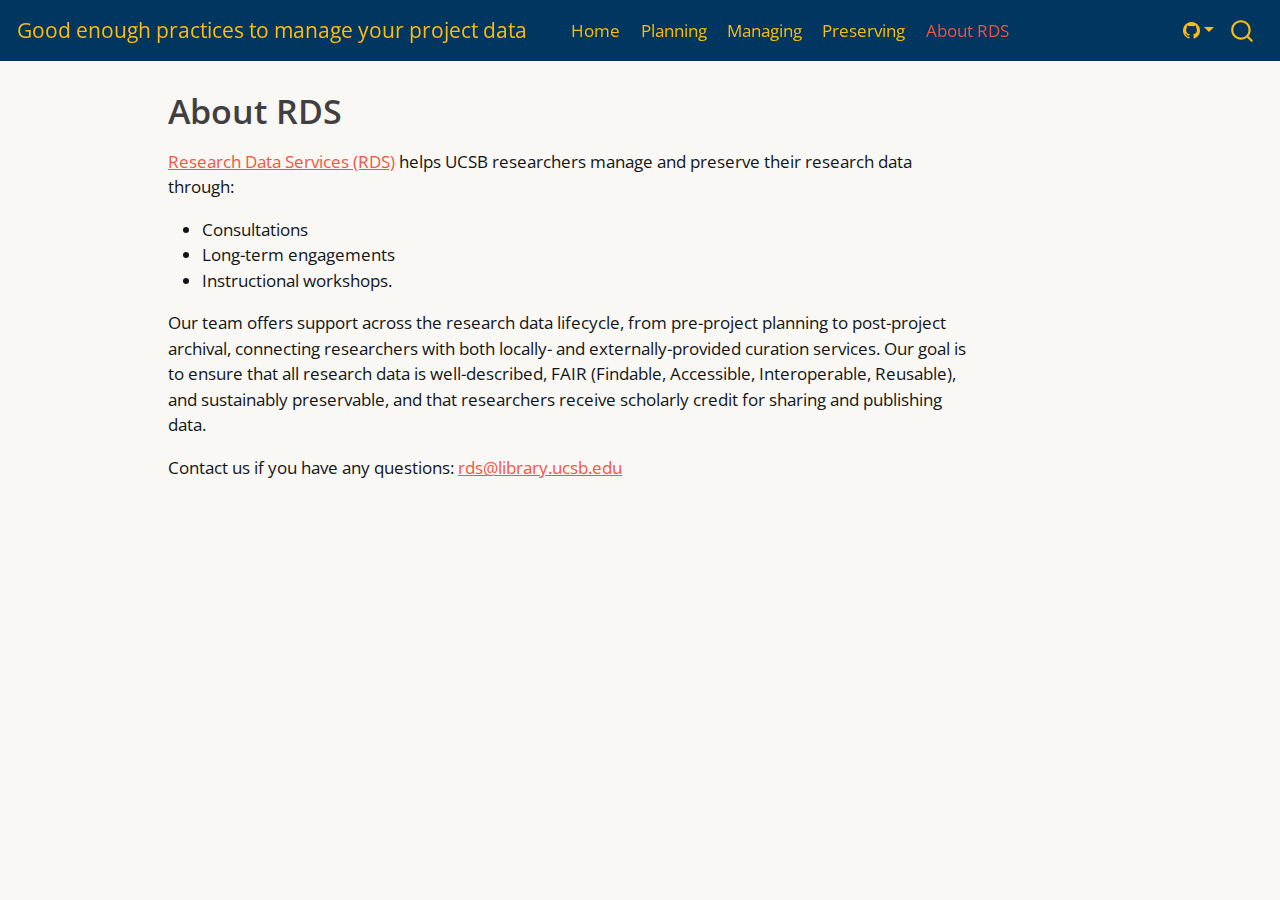
==== about.html @ 179673f1 "Built site for gh-pages" ====
<!DOCTYPE html>
<html xmlns="http://www.w3.org/1999/xhtml" lang="en" xml:lang="en"><head>

<meta charset="utf-8">
<meta name="generator" content="quarto-1.3.433">

<meta name="viewport" content="width=device-width, initial-scale=1.0, user-scalable=yes">


<title>Good enough practices to manage your project data - About RDS</title>
<style>
code{white-space: pre-wrap;}
span.smallcaps{font-variant: small-caps;}
div.columns{display: flex; gap: min(4vw, 1.5em);}
div.column{flex: auto; overflow-x: auto;}
div.hanging-indent{margin-left: 1.5em; text-indent: -1.5em;}
ul.task-list{list-style: none;}
ul.task-list li input[type="checkbox"] {
  width: 0.8em;
  margin: 0 0.8em 0.2em -1em; /* quarto-specific, see https://github.com/quarto-dev/quarto-cli/issues/4556 */ 
  vertical-align: middle;
}
</style>


<script src="site_libs/quarto-nav/quarto-nav.js"></script>
<script src="site_libs/quarto-nav/headroom.min.js"></script>
<script src="site_libs/clipboard/clipboard.min.js"></script>
<script src="site_libs/quarto-search/autocomplete.umd.js"></script>
<script src="site_libs/quarto-search/fuse.min.js"></script>
<script src="site_libs/quarto-search/quarto-search.js"></script>
<meta name="quarto:offset" content="./">
<script src="site_libs/quarto-html/quarto.js"></script>
<script src="site_libs/quarto-html/popper.min.js"></script>
<script src="site_libs/quarto-html/tippy.umd.min.js"></script>
<script src="site_libs/quarto-html/anchor.min.js"></script>
<link href="site_libs/quarto-html/tippy.css" rel="stylesheet">
<link href="site_libs/quarto-html/quarto-syntax-highlighting.css" rel="stylesheet" id="quarto-text-highlighting-styles">
<script src="site_libs/bootstrap/bootstrap.min.js"></script>
<link href="site_libs/bootstrap/bootstrap-icons.css" rel="stylesheet">
<link href="site_libs/bootstrap/bootstrap.min.css" rel="stylesheet" id="quarto-bootstrap" data-mode="light">
<script id="quarto-search-options" type="application/json">{
  "location": "navbar",
  "copy-button": false,
  "collapse-after": 3,
  "panel-placement": "end",
  "type": "overlay",
  "limit": 20,
  "language": {
    "search-no-results-text": "No results",
    "search-matching-documents-text": "matching documents",
    "search-copy-link-title": "Copy link to search",
    "search-hide-matches-text": "Hide additional matches",
    "search-more-match-text": "more match in this document",
    "search-more-matches-text": "more matches in this document",
    "search-clear-button-title": "Clear",
    "search-detached-cancel-button-title": "Cancel",
    "search-submit-button-title": "Submit",
    "search-label": "Search"
  }
}</script>


<link rel="stylesheet" href="styles.css">
</head>

<body class="nav-fixed">

<div id="quarto-search-results"></div>
  <header id="quarto-header" class="headroom fixed-top">
    <nav class="navbar navbar-expand-lg navbar-dark ">
      <div class="navbar-container container-fluid">
      <div class="navbar-brand-container">
    <a class="navbar-brand" href="./index.html">
    <span class="navbar-title">Good enough practices to manage your project data</span>
    </a>
  </div>
            <div id="quarto-search" class="" title="Search"></div>
          <button class="navbar-toggler" type="button" data-bs-toggle="collapse" data-bs-target="#navbarCollapse" aria-controls="navbarCollapse" aria-expanded="false" aria-label="Toggle navigation" onclick="if (window.quartoToggleHeadroom) { window.quartoToggleHeadroom(); }">
  <span class="navbar-toggler-icon"></span>
</button>
          <div class="collapse navbar-collapse" id="navbarCollapse">
            <ul class="navbar-nav navbar-nav-scroll me-auto">
  <li class="nav-item">
    <a class="nav-link" href="./index.html" rel="" target="">
 <span class="menu-text">Home</span></a>
  </li>  
  <li class="nav-item">
    <a class="nav-link" href="./dmp.qmd" rel="" target="">
 <span class="menu-text">Planning</span></a>
  </li>  
  <li class="nav-item">
    <a class="nav-link" href="./manage.html" rel="" target="">
 <span class="menu-text">Managing</span></a>
  </li>  
  <li class="nav-item">
    <a class="nav-link" href="./preserve.html" rel="" target="">
 <span class="menu-text">Preserving</span></a>
  </li>  
  <li class="nav-item">
    <a class="nav-link active" href="./about.html" rel="" target="" aria-current="page">
 <span class="menu-text">About RDS</span></a>
  </li>  
</ul>
            <div class="quarto-navbar-tools ms-auto">
    <div class="dropdown">
      <a href="" title="" id="quarto-navigation-tool-dropdown-0" class="quarto-navigation-tool dropdown-toggle px-1" data-bs-toggle="dropdown" aria-expanded="false" aria-label=""><i class="bi bi-github"></i></a>
      <ul class="dropdown-menu dropdown-menu-end" aria-labelledby="quarto-navigation-tool-dropdown-0">
          <li>
            <a class="dropdown-item quarto-navbar-tools ms-auto-item" href="https://github.com/UCSB-Library-Research-Data-Services/project-data-management">
            Website Code
            </a>
          </li>
          <li>
            <a class="dropdown-item quarto-navbar-tools ms-auto-item" href="https://github.com/UCSB-Library-Research-Data-Services/project-data-management/issues">
            Report an issue
            </a>
          </li>
      </ul>
    </div>
</div>
          </div> <!-- /navcollapse -->
      </div> <!-- /container-fluid -->
    </nav>
</header>
<!-- content -->
<div id="quarto-content" class="quarto-container page-columns page-rows-contents page-layout-article page-navbar">
<!-- sidebar -->
<!-- margin-sidebar -->
    <div id="quarto-margin-sidebar" class="sidebar margin-sidebar">
        
    </div>
<!-- main -->
<main class="content" id="quarto-document-content">

<header id="title-block-header" class="quarto-title-block default">
<div class="quarto-title">
<h1 class="title">About RDS</h1>
</div>



<div class="quarto-title-meta">

    
  
    
  </div>
  

</header>

<p><a href="https://www.library.ucsb.edu/research-data-services">Research Data Services (RDS)</a> helps UCSB researchers manage and preserve their research data through:</p>
<ul>
<li>Consultations</li>
<li>Long-term engagements</li>
<li>Instructional workshops.</li>
</ul>
<p>Our team offers support across the research data lifecycle, from pre-project planning to post-project archival, connecting researchers with both locally- and externally-provided curation services. Our goal is to ensure that all research data is well-described, FAIR (Findable, Accessible, Interoperable, Reusable), and sustainably preservable, and that researchers receive scholarly credit for sharing and publishing data.</p>
<p>Contact us if you have any questions: <a href="mailto:rds@library.ucsb.edu" class="email">rds@library.ucsb.edu</a></p>



</main> <!-- /main -->
<script id="quarto-html-after-body" type="application/javascript">
window.document.addEventListener("DOMContentLoaded", function (event) {
  const toggleBodyColorMode = (bsSheetEl) => {
    const mode = bsSheetEl.getAttribute("data-mode");
    const bodyEl = window.document.querySelector("body");
    if (mode === "dark") {
      bodyEl.classList.add("quarto-dark");
      bodyEl.classList.remove("quarto-light");
    } else {
      bodyEl.classList.add("quarto-light");
      bodyEl.classList.remove("quarto-dark");
    }
  }
  const toggleBodyColorPrimary = () => {
    const bsSheetEl = window.document.querySelector("link#quarto-bootstrap");
    if (bsSheetEl) {
      toggleBodyColorMode(bsSheetEl);
    }
  }
  toggleBodyColorPrimary();  
  const icon = "";
  const anchorJS = new window.AnchorJS();
  anchorJS.options = {
    placement: 'right',
    icon: icon
  };
  anchorJS.add('.anchored');
  const isCodeAnnotation = (el) => {
    for (const clz of el.classList) {
      if (clz.startsWith('code-annotation-')) {                     
        return true;
      }
    }
    return false;
  }
  const clipboard = new window.ClipboardJS('.code-copy-button', {
    text: function(trigger) {
      const codeEl = trigger.previousElementSibling.cloneNode(true);
      for (const childEl of codeEl.children) {
        if (isCodeAnnotation(childEl)) {
          childEl.remove();
        }
      }
      return codeEl.innerText;
    }
  });
  clipboard.on('success', function(e) {
    // button target
    const button = e.trigger;
    // don't keep focus
    button.blur();
    // flash "checked"
    button.classList.add('code-copy-button-checked');
    var currentTitle = button.getAttribute("title");
    button.setAttribute("title", "Copied!");
    let tooltip;
    if (window.bootstrap) {
      button.setAttribute("data-bs-toggle", "tooltip");
      button.setAttribute("data-bs-placement", "left");
      button.setAttribute("data-bs-title", "Copied!");
      tooltip = new bootstrap.Tooltip(button, 
        { trigger: "manual", 
          customClass: "code-copy-button-tooltip",
          offset: [0, -8]});
      tooltip.show();    
    }
    setTimeout(function() {
      if (tooltip) {
        tooltip.hide();
        button.removeAttribute("data-bs-title");
        button.removeAttribute("data-bs-toggle");
        button.removeAttribute("data-bs-placement");
      }
      button.setAttribute("title", currentTitle);
      button.classList.remove('code-copy-button-checked');
    }, 1000);
    // clear code selection
    e.clearSelection();
  });
  function tippyHover(el, contentFn) {
    const config = {
      allowHTML: true,
      content: contentFn,
      maxWidth: 500,
      delay: 100,
      arrow: false,
      appendTo: function(el) {
          return el.parentElement;
      },
      interactive: true,
      interactiveBorder: 10,
      theme: 'quarto',
      placement: 'bottom-start'
    };
    window.tippy(el, config); 
  }
  const noterefs = window.document.querySelectorAll('a[role="doc-noteref"]');
  for (var i=0; i<noterefs.length; i++) {
    const ref = noterefs[i];
    tippyHover(ref, function() {
      // use id or data attribute instead here
      let href = ref.getAttribute('data-footnote-href') || ref.getAttribute('href');
      try { href = new URL(href).hash; } catch {}
      const id = href.replace(/^#\/?/, "");
      const note = window.document.getElementById(id);
      return note.innerHTML;
    });
  }
      let selectedAnnoteEl;
      const selectorForAnnotation = ( cell, annotation) => {
        let cellAttr = 'data-code-cell="' + cell + '"';
        let lineAttr = 'data-code-annotation="' +  annotation + '"';
        const selector = 'span[' + cellAttr + '][' + lineAttr + ']';
        return selector;
      }
      const selectCodeLines = (annoteEl) => {
        const doc = window.document;
        const targetCell = annoteEl.getAttribute("data-target-cell");
        const targetAnnotation = annoteEl.getAttribute("data-target-annotation");
        const annoteSpan = window.document.querySelector(selectorForAnnotation(targetCell, targetAnnotation));
        const lines = annoteSpan.getAttribute("data-code-lines").split(",");
        const lineIds = lines.map((line) => {
          return targetCell + "-" + line;
        })
        let top = null;
        let height = null;
        let parent = null;
        if (lineIds.length > 0) {
            //compute the position of the single el (top and bottom and make a div)
            const el = window.document.getElementById(lineIds[0]);
            top = el.offsetTop;
            height = el.offsetHeight;
            parent = el.parentElement.parentElement;
          if (lineIds.length > 1) {
            const lastEl = window.document.getElementById(lineIds[lineIds.length - 1]);
            const bottom = lastEl.offsetTop + lastEl.offsetHeight;
            height = bottom - top;
          }
          if (top !== null && height !== null && parent !== null) {
            // cook up a div (if necessary) and position it 
            let div = window.document.getElementById("code-annotation-line-highlight");
            if (div === null) {
              div = window.document.createElement("div");
              div.setAttribute("id", "code-annotation-line-highlight");
              div.style.position = 'absolute';
              parent.appendChild(div);
            }
            div.style.top = top - 2 + "px";
            div.style.height = height + 4 + "px";
            let gutterDiv = window.document.getElementById("code-annotation-line-highlight-gutter");
            if (gutterDiv === null) {
              gutterDiv = window.document.createElement("div");
              gutterDiv.setAttribute("id", "code-annotation-line-highlight-gutter");
              gutterDiv.style.position = 'absolute';
              const codeCell = window.document.getElementById(targetCell);
              const gutter = codeCell.querySelector('.code-annotation-gutter');
              gutter.appendChild(gutterDiv);
            }
            gutterDiv.style.top = top - 2 + "px";
            gutterDiv.style.height = height + 4 + "px";
          }
          selectedAnnoteEl = annoteEl;
        }
      };
      const unselectCodeLines = () => {
        const elementsIds = ["code-annotation-line-highlight", "code-annotation-line-highlight-gutter"];
        elementsIds.forEach((elId) => {
          const div = window.document.getElementById(elId);
          if (div) {
            div.remove();
          }
        });
        selectedAnnoteEl = undefined;
      };
      // Attach click handler to the DT
      const annoteDls = window.document.querySelectorAll('dt[data-target-cell]');
      for (const annoteDlNode of annoteDls) {
        annoteDlNode.addEventListener('click', (event) => {
          const clickedEl = event.target;
          if (clickedEl !== selectedAnnoteEl) {
            unselectCodeLines();
            const activeEl = window.document.querySelector('dt[data-target-cell].code-annotation-active');
            if (activeEl) {
              activeEl.classList.remove('code-annotation-active');
            }
            selectCodeLines(clickedEl);
            clickedEl.classList.add('code-annotation-active');
          } else {
            // Unselect the line
            unselectCodeLines();
            clickedEl.classList.remove('code-annotation-active');
          }
        });
      }
  const findCites = (el) => {
    const parentEl = el.parentElement;
    if (parentEl) {
      const cites = parentEl.dataset.cites;
      if (cites) {
        return {
          el,
          cites: cites.split(' ')
        };
      } else {
        return findCites(el.parentElement)
      }
    } else {
      return undefined;
    }
  };
  var bibliorefs = window.document.querySelectorAll('a[role="doc-biblioref"]');
  for (var i=0; i<bibliorefs.length; i++) {
    const ref = bibliorefs[i];
    const citeInfo = findCites(ref);
    if (citeInfo) {
      tippyHover(citeInfo.el, function() {
        var popup = window.document.createElement('div');
        citeInfo.cites.forEach(function(cite) {
          var citeDiv = window.document.createElement('div');
          citeDiv.classList.add('hanging-indent');
          citeDiv.classList.add('csl-entry');
          var biblioDiv = window.document.getElementById('ref-' + cite);
          if (biblioDiv) {
            citeDiv.innerHTML = biblioDiv.innerHTML;
          }
          popup.appendChild(citeDiv);
        });
        return popup.innerHTML;
      });
    }
  }
});
</script>
</div> <!-- /content -->



</body></html>
---- site_libs/quarto-html/tippy.css ----
.tippy-box[data-animation=fade][data-state=hidden]{opacity:0}[data-tippy-root]{max-width:calc(100vw - 10px)}.tippy-box{position:relative;background-color:#333;color:#fff;border-radius:4px;font-size:14px;line-height:1.4;white-space:normal;outline:0;transition-property:transform,visibility,opacity}.tippy-box[data-placement^=top]>.tippy-arrow{bottom:0}.tippy-box[data-placement^=top]>.tippy-arrow:before{bottom:-7px;left:0;border-width:8px 8px 0;border-top-color:initial;transform-origin:center top}.tippy-box[data-placement^=bottom]>.tippy-arrow{top:0}.tippy-box[data-placement^=bottom]>.tippy-arrow:before{top:-7px;left:0;border-width:0 8px 8px;border-bottom-color:initial;transform-origin:center bottom}.tippy-box[data-placement^=left]>.tippy-arrow{right:0}.tippy-box[data-placement^=left]>.tippy-arrow:before{border-width:8px 0 8px 8px;border-left-color:initial;right:-7px;transform-origin:center left}.tippy-box[data-placement^=right]>.tippy-arrow{left:0}.tippy-box[data-placement^=right]>.tippy-arrow:before{left:-7px;border-width:8px 8px 8px 0;border-right-color:initial;transform-origin:center right}.tippy-box[data-inertia][data-state=visible]{transition-timing-function:cubic-bezier(.54,1.5,.38,1.11)}.tippy-arrow{width:16px;height:16px;color:#333}.tippy-arrow:before{content:"";position:absolute;border-color:transparent;border-style:solid}.tippy-content{position:relative;padding:5px 9px;z-index:1}
---- site_libs/quarto-html/quarto-syntax-highlighting.css ----
/* quarto syntax highlight colors */
:root {
  --quarto-hl-ot-color: #003B4F;
  --quarto-hl-at-color: #657422;
  --quarto-hl-ss-color: #20794D;
  --quarto-hl-an-color: #5E5E5E;
  --quarto-hl-fu-color: #4758AB;
  --quarto-hl-st-color: #20794D;
  --quarto-hl-cf-color: #003B4F;
  --quarto-hl-op-color: #5E5E5E;
  --quarto-hl-er-color: #AD0000;
  --quarto-hl-bn-color: #AD0000;
  --quarto-hl-al-color: #AD0000;
  --quarto-hl-va-color: #111111;
  --quarto-hl-bu-color: inherit;
  --quarto-hl-ex-color: inherit;
  --quarto-hl-pp-color: #AD0000;
  --quarto-hl-in-color: #5E5E5E;
  --quarto-hl-vs-color: #20794D;
  --quarto-hl-wa-color: #5E5E5E;
  --quarto-hl-do-color: #5E5E5E;
  --quarto-hl-im-color: #00769E;
  --quarto-hl-ch-color: #20794D;
  --quarto-hl-dt-color: #AD0000;
  --quarto-hl-fl-color: #AD0000;
  --quarto-hl-co-color: #5E5E5E;
  --quarto-hl-cv-color: #5E5E5E;
  --quarto-hl-cn-color: #8f5902;
  --quarto-hl-sc-color: #5E5E5E;
  --quarto-hl-dv-color: #AD0000;
  --quarto-hl-kw-color: #003B4F;
}

/* other quarto variables */
:root {
  --quarto-font-monospace: SFMono-Regular, Menlo, Monaco, Consolas, "Liberation Mono", "Courier New", monospace;
}

pre > code.sourceCode > span {
  color: #003B4F;
}

code span {
  color: #003B4F;
}

code.sourceCode > span {
  color: #003B4F;
}

div.sourceCode,
div.sourceCode pre.sourceCode {
  color: #003B4F;
}

code span.ot {
  color: #003B4F;
  font-style: inherit;
}

code span.at {
  color: #657422;
  font-style: inherit;
}

code span.ss {
  color: #20794D;
  font-style: inherit;
}

code span.an {
  color: #5E5E5E;
  font-style: inherit;
}

code span.fu {
  color: #4758AB;
  font-style: inherit;
}

code span.st {
  color: #20794D;
  font-style: inherit;
}

code span.cf {
  color: #003B4F;
  font-style: inherit;
}

code span.op {
  color: #5E5E5E;
  font-style: inherit;
}

code span.er {
  color: #AD0000;
  font-style: inherit;
}

code span.bn {
  color: #AD0000;
  font-style: inherit;
}

code span.al {
  color: #AD0000;
  font-style: inherit;
}

code span.va {
  color: #111111;
  font-style: inherit;
}

code span.bu {
  font-style: inherit;
}

code span.ex {
  font-style: inherit;
}

code span.pp {
  color: #AD0000;
  font-style: inherit;
}

code span.in {
  color: #5E5E5E;
  font-style: inherit;
}

code span.vs {
  color: #20794D;
  font-style: inherit;
}

code span.wa {
  color: #5E5E5E;
  font-style: italic;
}

code span.do {
  color: #5E5E5E;
  font-style: italic;
}

code span.im {
  color: #00769E;
  font-style: inherit;
}

code span.ch {
  color: #20794D;
  font-style: inherit;
}

code span.dt {
  color: #AD0000;
  font-style: inherit;
}

code span.fl {
  color: #AD0000;
  font-style: inherit;
}

code span.co {
  color: #5E5E5E;
  font-style: inherit;
}

code span.cv {
  color: #5E5E5E;
  font-style: italic;
}

code span.cn {
  color: #8f5902;
  font-style: inherit;
}

code span.sc {
  color: #5E5E5E;
  font-style: inherit;
}

code span.dv {
  color: #AD0000;
  font-style: inherit;
}

code span.kw {
  color: #003B4F;
  font-style: inherit;
}

.prevent-inlining {
  content: "</";
}

/*# sourceMappingURL=debc5d5d77c3f9108843748ff7464032.css.map */
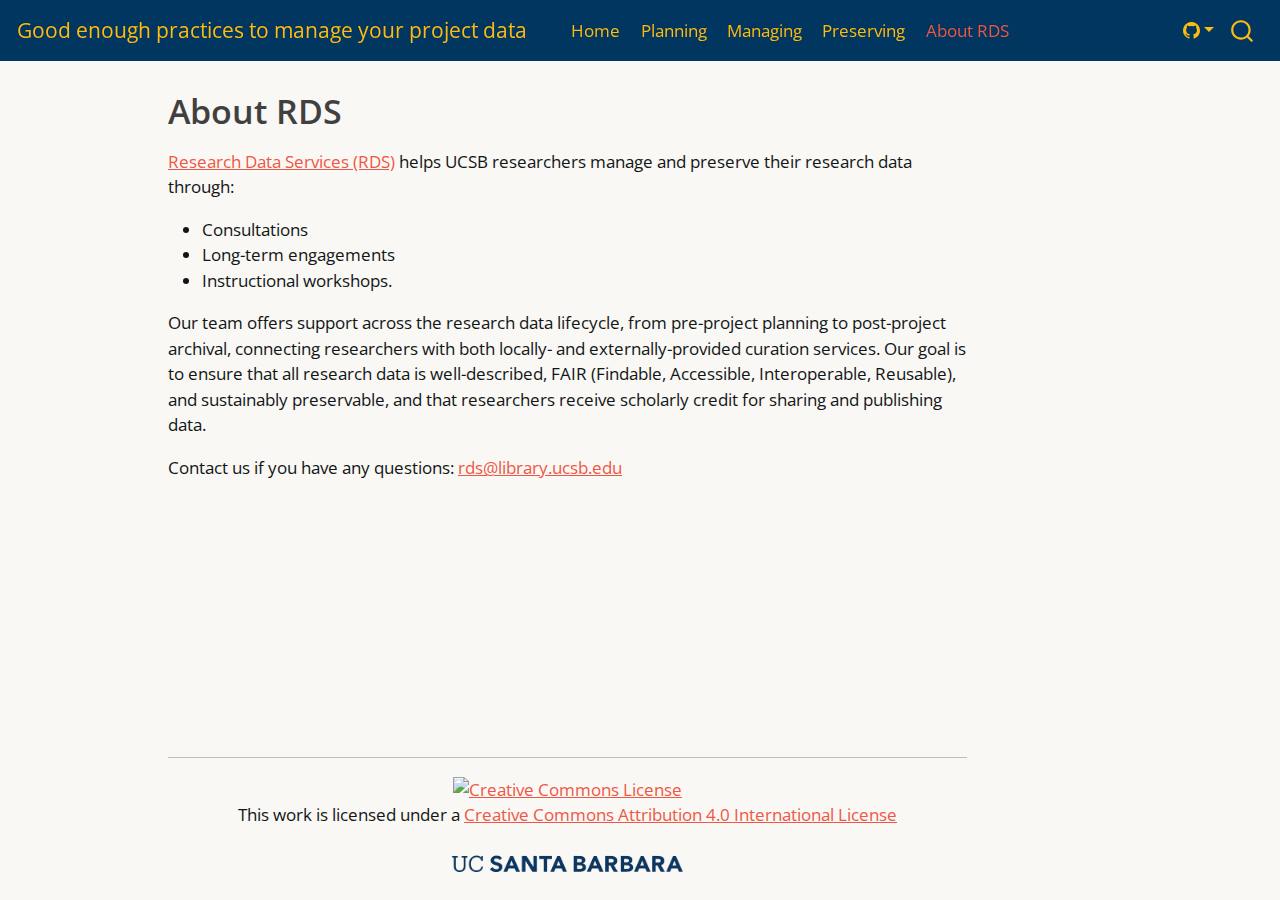
==== commit 7372fd43: "Built site for gh-pages" ====
--- a/about.html
+++ b/about.html
@@ -86,7 +86,7 @@
  <span class="menu-text">Home</span></a>
   </li>  
   <li class="nav-item">
-    <a class="nav-link" href="./dmp.qmd" rel="" target="">
+    <a class="nav-link" href="./plan.html" rel="" target="">
  <span class="menu-text">Planning</span></a>
   </li>  
   <li class="nav-item">
@@ -162,6 +162,11 @@
 
 
 </main> <!-- /main -->
+<div>
+  <p></p><hr><p></p>
+  <p align="center"><a rel="license" href="http://creativecommons.org/licenses/by/4.0/"><img alt="Creative Commons License" style="border-width:0" src="https://i.creativecommons.org/l/by/4.0/88x31.png"></a><br>This work is licensed under a <a rel="license" href="http://creativecommons.org/licenses/by/4.0/">Creative Commons Attribution 4.0 International License</a></p>
+  <p align="center"><a href="https://www.library.ucsb.edu/research-data-services"><img alt="UCSB logo" style="border-width:0" src="images/ucsb-primary-wordmark.png" width="250px" align="center"></a></p>
+</div>
 <script id="quarto-html-after-body" type="application/javascript">
 window.document.addEventListener("DOMContentLoaded", function (event) {
   const toggleBodyColorMode = (bsSheetEl) => {
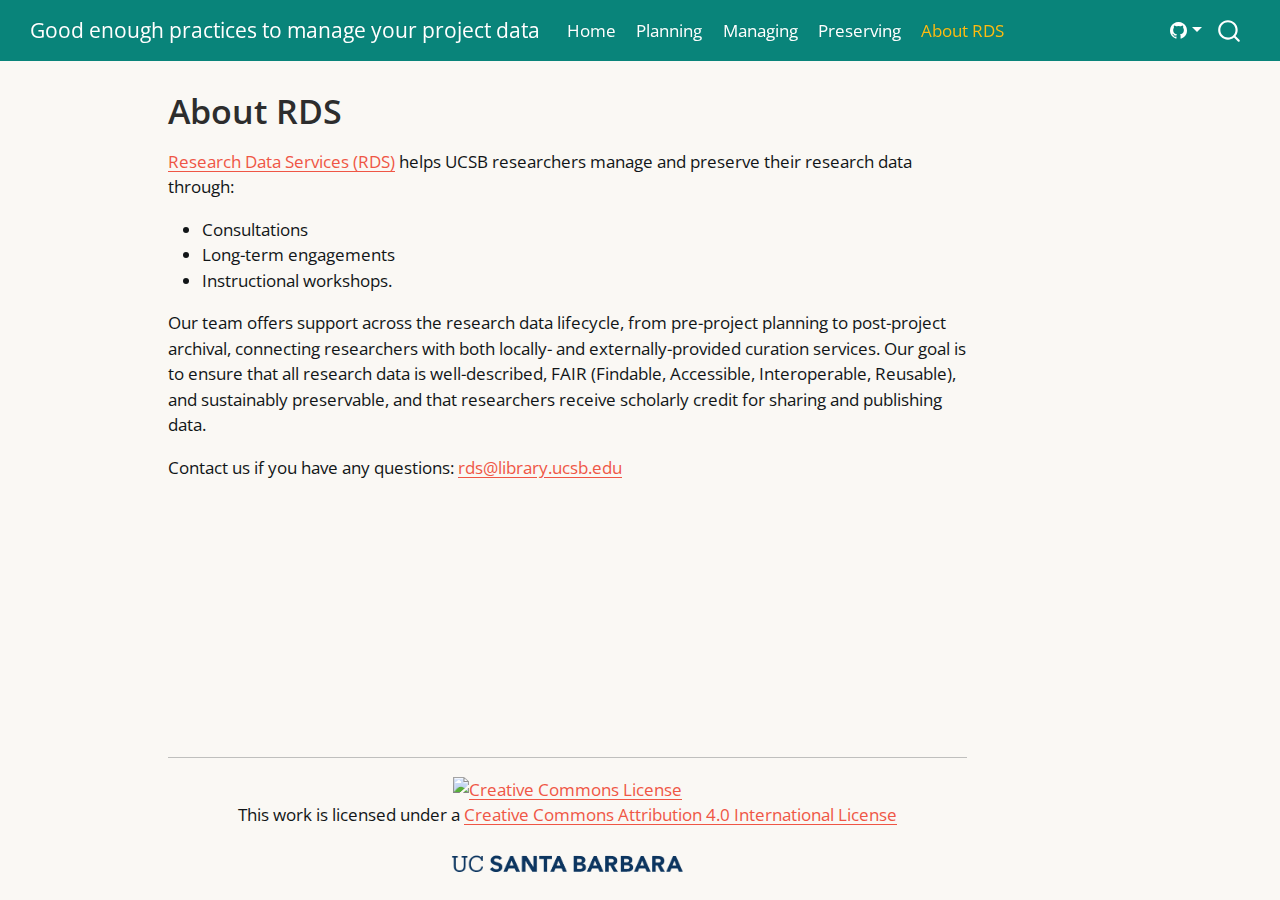
==== commit 23725e97: "Built site for gh-pages" ====
--- a/about.html
+++ b/about.html
@@ -2,7 +2,7 @@
 <html xmlns="http://www.w3.org/1999/xhtml" lang="en" xml:lang="en"><head>
 
 <meta charset="utf-8">
-<meta name="generator" content="quarto-1.3.433">
+<meta name="generator" content="quarto-1.4.550">
 
 <meta name="viewport" content="width=device-width, initial-scale=1.0, user-scalable=yes">
 
@@ -45,7 +45,13 @@
   "collapse-after": 3,
   "panel-placement": "end",
   "type": "overlay",
-  "limit": 20,
+  "limit": 50,
+  "keyboard-shortcut": [
+    "f",
+    "/",
+    "s"
+  ],
+  "show-item-context": false,
   "language": {
     "search-no-results-text": "No results",
     "search-matching-documents-text": "matching documents",
@@ -54,6 +60,7 @@
     "search-more-match-text": "more match in this document",
     "search-more-matches-text": "more matches in this document",
     "search-clear-button-title": "Clear",
+    "search-text-placeholder": "",
     "search-detached-cancel-button-title": "Cancel",
     "search-submit-button-title": "Submit",
     "search-label": "Search"
@@ -68,9 +75,9 @@
 
 <div id="quarto-search-results"></div>
   <header id="quarto-header" class="headroom fixed-top">
-    <nav class="navbar navbar-expand-lg navbar-dark ">
+    <nav class="navbar navbar-expand-lg " data-bs-theme="dark">
       <div class="navbar-container container-fluid">
-      <div class="navbar-brand-container">
+      <div class="navbar-brand-container mx-auto">
     <a class="navbar-brand" href="./index.html">
     <span class="navbar-title">Good enough practices to manage your project data</span>
     </a>
@@ -82,44 +89,44 @@
           <div class="collapse navbar-collapse" id="navbarCollapse">
             <ul class="navbar-nav navbar-nav-scroll me-auto">
   <li class="nav-item">
-    <a class="nav-link" href="./index.html" rel="" target="">
- <span class="menu-text">Home</span></a>
+    <a class="nav-link" href="./index.html"> 
+<span class="menu-text">Home</span></a>
   </li>  
   <li class="nav-item">
-    <a class="nav-link" href="./plan.html" rel="" target="">
- <span class="menu-text">Planning</span></a>
+    <a class="nav-link" href="./plan.html"> 
+<span class="menu-text">Planning</span></a>
   </li>  
   <li class="nav-item">
-    <a class="nav-link" href="./manage.html" rel="" target="">
- <span class="menu-text">Managing</span></a>
+    <a class="nav-link" href="./manage.html"> 
+<span class="menu-text">Managing</span></a>
   </li>  
   <li class="nav-item">
-    <a class="nav-link" href="./preserve.html" rel="" target="">
- <span class="menu-text">Preserving</span></a>
+    <a class="nav-link" href="./preserve.html"> 
+<span class="menu-text">Preserving</span></a>
   </li>  
   <li class="nav-item">
-    <a class="nav-link active" href="./about.html" rel="" target="" aria-current="page">
- <span class="menu-text">About RDS</span></a>
+    <a class="nav-link active" href="./about.html" aria-current="page"> 
+<span class="menu-text">About RDS</span></a>
   </li>  
 </ul>
-            <div class="quarto-navbar-tools ms-auto">
+          </div> <!-- /navcollapse -->
+          <div class="quarto-navbar-tools">
     <div class="dropdown">
       <a href="" title="" id="quarto-navigation-tool-dropdown-0" class="quarto-navigation-tool dropdown-toggle px-1" data-bs-toggle="dropdown" aria-expanded="false" aria-label=""><i class="bi bi-github"></i></a>
       <ul class="dropdown-menu dropdown-menu-end" aria-labelledby="quarto-navigation-tool-dropdown-0">
           <li>
-            <a class="dropdown-item quarto-navbar-tools ms-auto-item" href="https://github.com/UCSB-Library-Research-Data-Services/project-data-management">
+            <a class="dropdown-item quarto-navbar-tools-item" href="https://github.com/UCSB-Library-Research-Data-Services/project-data-management">
             Website Code
             </a>
           </li>
           <li>
-            <a class="dropdown-item quarto-navbar-tools ms-auto-item" href="https://github.com/UCSB-Library-Research-Data-Services/project-data-management/issues">
+            <a class="dropdown-item quarto-navbar-tools-item" href="https://github.com/UCSB-Library-Research-Data-Services/project-data-management/issues">
             Report an issue
             </a>
           </li>
       </ul>
     </div>
 </div>
-          </div> <!-- /navcollapse -->
       </div> <!-- /container-fluid -->
     </nav>
 </header>
@@ -148,7 +155,9 @@
   </div>
   
 
+
 </header>
+
 
 <p><a href="https://www.library.ucsb.edu/research-data-services">Research Data Services (RDS)</a> helps UCSB researchers manage and preserve their research data through:</p>
 <ul>
@@ -246,10 +255,9 @@
     // clear code selection
     e.clearSelection();
   });
-  function tippyHover(el, contentFn) {
+  function tippyHover(el, contentFn, onTriggerFn, onUntriggerFn) {
     const config = {
       allowHTML: true,
-      content: contentFn,
       maxWidth: 500,
       delay: 100,
       arrow: false,
@@ -259,8 +267,17 @@
       interactive: true,
       interactiveBorder: 10,
       theme: 'quarto',
-      placement: 'bottom-start'
+      placement: 'bottom-start',
     };
+    if (contentFn) {
+      config.content = contentFn;
+    }
+    if (onTriggerFn) {
+      config.onTrigger = onTriggerFn;
+    }
+    if (onUntriggerFn) {
+      config.onUntrigger = onUntriggerFn;
+    }
     window.tippy(el, config); 
   }
   const noterefs = window.document.querySelectorAll('a[role="doc-noteref"]');
@@ -273,6 +290,125 @@
       const id = href.replace(/^#\/?/, "");
       const note = window.document.getElementById(id);
       return note.innerHTML;
+    });
+  }
+  const xrefs = window.document.querySelectorAll('a.quarto-xref');
+  const processXRef = (id, note) => {
+    // Strip column container classes
+    const stripColumnClz = (el) => {
+      el.classList.remove("page-full", "page-columns");
+      if (el.children) {
+        for (const child of el.children) {
+          stripColumnClz(child);
+        }
+      }
+    }
+    stripColumnClz(note)
+    if (id === null || id.startsWith('sec-')) {
+      // Special case sections, only their first couple elements
+      const container = document.createElement("div");
+      if (note.children && note.children.length > 2) {
+        container.appendChild(note.children[0].cloneNode(true));
+        for (let i = 1; i < note.children.length; i++) {
+          const child = note.children[i];
+          if (child.tagName === "P" && child.innerText === "") {
+            continue;
+          } else {
+            container.appendChild(child.cloneNode(true));
+            break;
+          }
+        }
+        if (window.Quarto?.typesetMath) {
+          window.Quarto.typesetMath(container);
+        }
+        return container.innerHTML
+      } else {
+        if (window.Quarto?.typesetMath) {
+          window.Quarto.typesetMath(note);
+        }
+        return note.innerHTML;
+      }
+    } else {
+      // Remove any anchor links if they are present
+      const anchorLink = note.querySelector('a.anchorjs-link');
+      if (anchorLink) {
+        anchorLink.remove();
+      }
+      if (window.Quarto?.typesetMath) {
+        window.Quarto.typesetMath(note);
+      }
+      // TODO in 1.5, we should make sure this works without a callout special case
+      if (note.classList.contains("callout")) {
+        return note.outerHTML;
+      } else {
+        return note.innerHTML;
+      }
+    }
+  }
+  for (var i=0; i<xrefs.length; i++) {
+    const xref = xrefs[i];
+    tippyHover(xref, undefined, function(instance) {
+      instance.disable();
+      let url = xref.getAttribute('href');
+      let hash = undefined; 
+      if (url.startsWith('#')) {
+        hash = url;
+      } else {
+        try { hash = new URL(url).hash; } catch {}
+      }
+      if (hash) {
+        const id = hash.replace(/^#\/?/, "");
+        const note = window.document.getElementById(id);
+        if (note !== null) {
+          try {
+            const html = processXRef(id, note.cloneNode(true));
+            instance.setContent(html);
+          } finally {
+            instance.enable();
+            instance.show();
+          }
+        } else {
+          // See if we can fetch this
+          fetch(url.split('#')[0])
+          .then(res => res.text())
+          .then(html => {
+            const parser = new DOMParser();
+            const htmlDoc = parser.parseFromString(html, "text/html");
+            const note = htmlDoc.getElementById(id);
+            if (note !== null) {
+              const html = processXRef(id, note);
+              instance.setContent(html);
+            } 
+          }).finally(() => {
+            instance.enable();
+            instance.show();
+          });
+        }
+      } else {
+        // See if we can fetch a full url (with no hash to target)
+        // This is a special case and we should probably do some content thinning / targeting
+        fetch(url)
+        .then(res => res.text())
+        .then(html => {
+          const parser = new DOMParser();
+          const htmlDoc = parser.parseFromString(html, "text/html");
+          const note = htmlDoc.querySelector('main.content');
+          if (note !== null) {
+            // This should only happen for chapter cross references
+            // (since there is no id in the URL)
+            // remove the first header
+            if (note.children.length > 0 && note.children[0].tagName === "HEADER") {
+              note.children[0].remove();
+            }
+            const html = processXRef(null, note);
+            instance.setContent(html);
+          } 
+        }).finally(() => {
+          instance.enable();
+          instance.show();
+        });
+      }
+    }, function(instance) {
     });
   }
       let selectedAnnoteEl;
@@ -316,6 +452,7 @@
             }
             div.style.top = top - 2 + "px";
             div.style.height = height + 4 + "px";
+            div.style.left = 0;
             let gutterDiv = window.document.getElementById("code-annotation-line-highlight-gutter");
             if (gutterDiv === null) {
               gutterDiv = window.document.createElement("div");
@@ -341,6 +478,32 @@
         });
         selectedAnnoteEl = undefined;
       };
+        // Handle positioning of the toggle
+    window.addEventListener(
+      "resize",
+      throttle(() => {
+        elRect = undefined;
+        if (selectedAnnoteEl) {
+          selectCodeLines(selectedAnnoteEl);
+        }
+      }, 10)
+    );
+    function throttle(fn, ms) {
+    let throttle = false;
+    let timer;
+      return (...args) => {
+        if(!throttle) { // first call gets through
+            fn.apply(this, args);
+            throttle = true;
+        } else { // all the others get throttled
+            if(timer) clearTimeout(timer); // cancel #2
+            timer = setTimeout(() => {
+              fn.apply(this, args);
+              timer = throttle = false;
+            }, ms);
+        }
+      };
+    }
       // Attach click handler to the DT
       const annoteDls = window.document.querySelectorAll('dt[data-target-cell]');
       for (const annoteDlNode of annoteDls) {
@@ -404,4 +567,5 @@
 
 
 
+
 </body></html>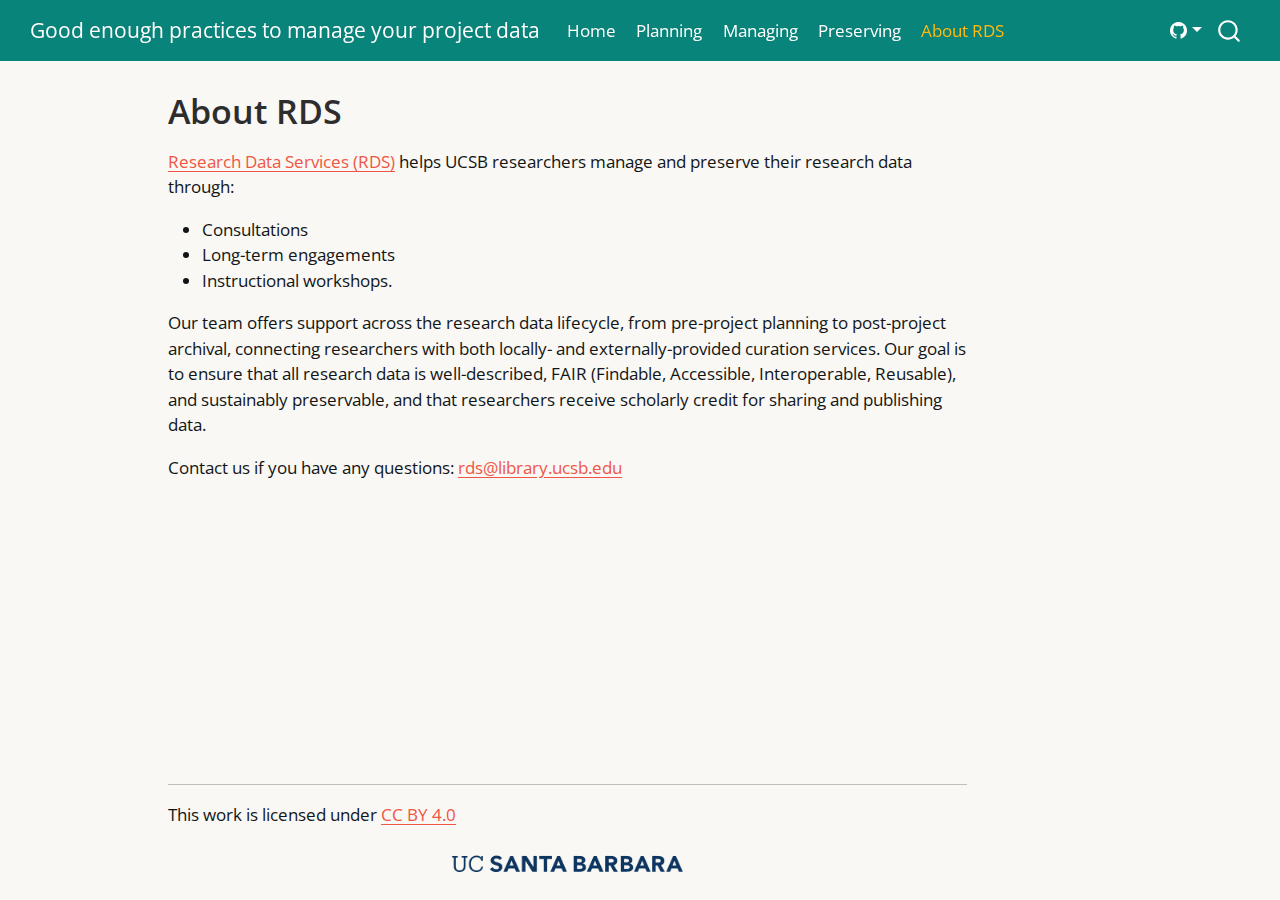
==== commit cc8ac1ed: "Built site for gh-pages" ====
--- a/about.html
+++ b/about.html
@@ -2,7 +2,7 @@
 <html xmlns="http://www.w3.org/1999/xhtml" lang="en" xml:lang="en"><head>
 
 <meta charset="utf-8">
-<meta name="generator" content="quarto-1.4.550">
+<meta name="generator" content="quarto-1.4.555">
 
 <meta name="viewport" content="width=device-width, initial-scale=1.0, user-scalable=yes">
 
@@ -113,7 +113,7 @@
           <div class="quarto-navbar-tools">
     <div class="dropdown">
       <a href="" title="" id="quarto-navigation-tool-dropdown-0" class="quarto-navigation-tool dropdown-toggle px-1" data-bs-toggle="dropdown" aria-expanded="false" aria-label=""><i class="bi bi-github"></i></a>
-      <ul class="dropdown-menu dropdown-menu-end" aria-labelledby="quarto-navigation-tool-dropdown-0">
+      <ul class="dropdown-menu" aria-labelledby="quarto-navigation-tool-dropdown-0">
           <li>
             <a class="dropdown-item quarto-navbar-tools-item" href="https://github.com/UCSB-Library-Research-Data-Services/project-data-management">
             Website Code
@@ -173,7 +173,7 @@
 </main> <!-- /main -->
 <div>
   <p></p><hr><p></p>
-  <p align="center"><a rel="license" href="http://creativecommons.org/licenses/by/4.0/"><img alt="Creative Commons License" style="border-width:0" src="https://i.creativecommons.org/l/by/4.0/88x31.png"></a><br>This work is licensed under a <a rel="license" href="http://creativecommons.org/licenses/by/4.0/">Creative Commons Attribution 4.0 International License</a></p>
+  <p xmlns:cc="http://creativecommons.org/ns#">This work is licensed under <a href="https://creativecommons.org/licenses/by/4.0/?ref=chooser-v1" target="_blank" rel="license noopener noreferrer" style="display:inline-block;">CC BY 4.0<img style="height:22px!important;margin-left:3px;vertical-align:text-bottom;" src="https://mirrors.creativecommons.org/presskit/icons/cc.svg?ref=chooser-v1" alt=""><img style="height:22px!important;margin-left:3px;vertical-align:text-bottom;" src="https://mirrors.creativecommons.org/presskit/icons/by.svg?ref=chooser-v1" alt=""></a></p> 
   <p align="center"><a href="https://www.library.ucsb.edu/research-data-services"><img alt="UCSB logo" style="border-width:0" src="images/ucsb-primary-wordmark.png" width="250px" align="center"></a></p>
 </div>
 <script id="quarto-html-after-body" type="application/javascript">
@@ -255,6 +255,24 @@
     // clear code selection
     e.clearSelection();
   });
+    var localhostRegex = new RegExp(/^(?:http|https):\/\/localhost\:?[0-9]*\//);
+    var mailtoRegex = new RegExp(/^mailto:/);
+      var filterRegex = new RegExp("https:\/\/UCSB-Library-Research-Data-Services\.github\.io\/project-data-management\/");
+    var isInternal = (href) => {
+        return filterRegex.test(href) || localhostRegex.test(href) || mailtoRegex.test(href);
+    }
+    // Inspect non-navigation links and adorn them if external
+ 	var links = window.document.querySelectorAll('a[href]:not(.nav-link):not(.navbar-brand):not(.toc-action):not(.sidebar-link):not(.sidebar-item-toggle):not(.pagination-link):not(.no-external):not([aria-hidden]):not(.dropdown-item):not(.quarto-navigation-tool)');
+    for (var i=0; i<links.length; i++) {
+      const link = links[i];
+      if (!isInternal(link.href)) {
+        // undo the damage that might have been done by quarto-nav.js in the case of
+        // links that we want to consider external
+        if (link.dataset.originalHref !== undefined) {
+          link.href = link.dataset.originalHref;
+        }
+      }
+    }
   function tippyHover(el, contentFn, onTriggerFn, onUntriggerFn) {
     const config = {
       allowHTML: true,
@@ -289,7 +307,11 @@
       try { href = new URL(href).hash; } catch {}
       const id = href.replace(/^#\/?/, "");
       const note = window.document.getElementById(id);
-      return note.innerHTML;
+      if (note) {
+        return note.innerHTML;
+      } else {
+        return "";
+      }
     });
   }
   const xrefs = window.document.querySelectorAll('a.quarto-xref');
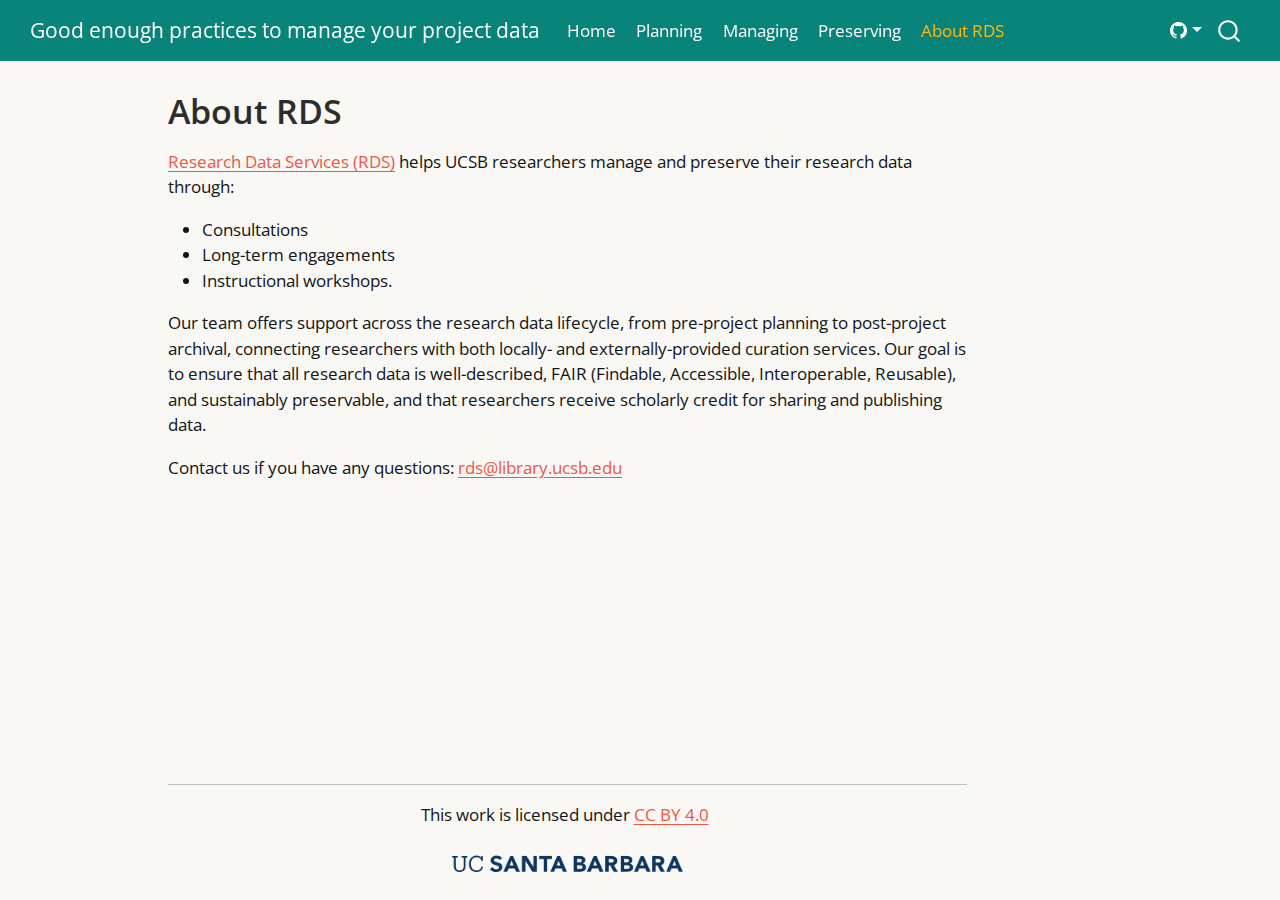
==== commit 1fb1b9bb: "Built site for gh-pages" ====
--- a/about.html
+++ b/about.html
@@ -173,7 +173,7 @@
 </main> <!-- /main -->
 <div>
   <p></p><hr><p></p>
-  <p xmlns:cc="http://creativecommons.org/ns#">This work is licensed under <a href="https://creativecommons.org/licenses/by/4.0/?ref=chooser-v1" target="_blank" rel="license noopener noreferrer" style="display:inline-block;">CC BY 4.0<img style="height:22px!important;margin-left:3px;vertical-align:text-bottom;" src="https://mirrors.creativecommons.org/presskit/icons/cc.svg?ref=chooser-v1" alt=""><img style="height:22px!important;margin-left:3px;vertical-align:text-bottom;" src="https://mirrors.creativecommons.org/presskit/icons/by.svg?ref=chooser-v1" alt=""></a></p> 
+  <p align="center" xmlns:cc="http://creativecommons.org/ns#">This work is licensed under <a href="https://creativecommons.org/licenses/by/4.0/?ref=chooser-v1" target="_blank" rel="license noopener noreferrer" style="display:inline-block;">CC BY 4.0<img style="height:22px!important;margin-left:3px;vertical-align:text-bottom;" src="https://mirrors.creativecommons.org/presskit/icons/cc.svg?ref=chooser-v1" alt=""><img style="height:22px!important;margin-left:3px;vertical-align:text-bottom;" src="https://mirrors.creativecommons.org/presskit/icons/by.svg?ref=chooser-v1" alt=""></a></p> 
   <p align="center"><a href="https://www.library.ucsb.edu/research-data-services"><img alt="UCSB logo" style="border-width:0" src="images/ucsb-primary-wordmark.png" width="250px" align="center"></a></p>
 </div>
 <script id="quarto-html-after-body" type="application/javascript">
